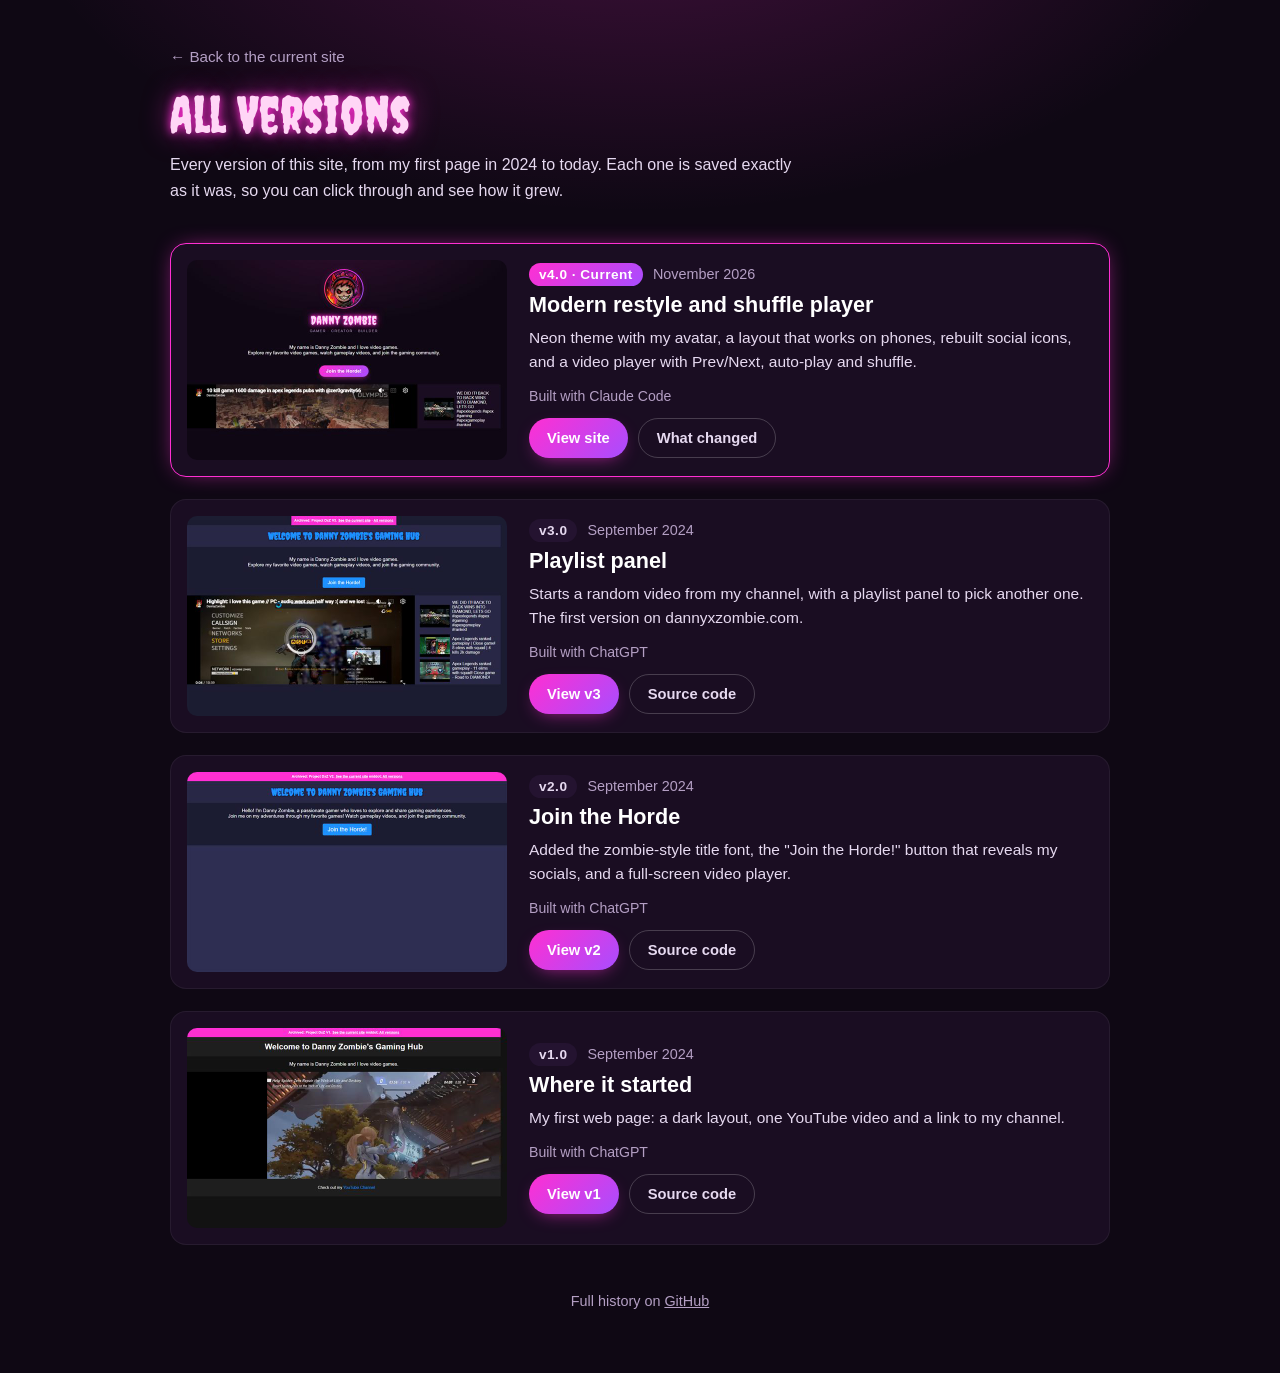
==== archive/index.html @ 3c71282c "Add an All Versions archive page with v1, v2 and v3 - archive/index.html: a card for each version wi" ====
<!DOCTYPE html>
<html lang="en">
<head>
    <meta charset="UTF-8">
    <meta name="viewport" content="width=device-width, initial-scale=1.0">
    <title>All Versions · Danny Zombie</title>
    <meta name="description" content="Every version of dannyxzombie.com, from the first 2024 page to today. Click any version to see it exactly as it was.">
    <link rel="canonical" href="https://dannyxzombie.com/archive/">
    <link rel="icon" href="/favicon.svg" type="image/svg+xml">
    <link rel="icon" href="/favicon-32.png" sizes="32x32" type="image/png">
    <link rel="apple-touch-icon" href="/apple-touch-icon.png">
    <meta name="theme-color" content="#0f0814">
    <link rel="preconnect" href="https://fonts.googleapis.com">
    <link rel="preconnect" href="https://fonts.gstatic.com" crossorigin>
    <link href="https://fonts.googleapis.com/css2?family=Creepster&display=swap" rel="stylesheet">
    <style>
        :root {
            --bg: #0f0814;
            --surface: #1a0d22;
            --surface-2: #241330;
            --accent: #ff2fd2;
            --accent-2: #a84dff;
            --text-soft: #e6d9f0;
            --muted: #b49fc4;
        }
        * { box-sizing: border-box; }
        body {
            margin: 0;
            font-family: Arial, Helvetica, sans-serif;
            color: #fff;
            background:
                radial-gradient(900px 500px at 50% -10%, rgba(255, 47, 210, 0.22), transparent 70%),
                var(--bg);
            min-height: 100vh;
        }
        a { color: inherit; }
        .wrap { max-width: 980px; margin: 0 auto; padding: 48px 20px 64px; }
        .back {
            display: inline-flex; align-items: center; gap: 6px;
            color: var(--muted); text-decoration: none; font-size: 0.95em;
        }
        .back:hover { color: #fff; }
        h1 {
            font-family: 'Creepster', cursive; font-weight: 400;
            font-size: 3.2em; margin: 18px 0 8px; color: #ffd6f6;
            text-shadow: 0 0 10px var(--accent), 0 0 28px rgba(255, 47, 210, 0.6);
        }
        .intro { color: var(--text-soft); line-height: 1.6; margin: 0 0 40px; max-width: 640px; }
        .versions { list-style: none; padding: 0; margin: 0; display: grid; gap: 22px; }
        .card {
            display: grid; grid-template-columns: 320px 1fr; gap: 22px;
            background: var(--surface); border: 1px solid rgba(255, 255, 255, 0.06);
            border-radius: 16px; padding: 16px; align-items: center;
            transition: border-color 0.25s, transform 0.25s, box-shadow 0.25s;
        }
        .card:hover { border-color: rgba(255, 47, 210, 0.5); transform: translateY(-3px); box-shadow: 0 14px 34px -18px var(--accent); }
        .card.current { border-color: var(--accent); box-shadow: 0 0 24px -10px var(--accent); }
        .shot { display: block; border-radius: 10px; overflow: hidden; aspect-ratio: 16 / 10; background: var(--surface-2); }
        .shot img { width: 100%; height: 100%; object-fit: cover; display: block; }
        .meta { display: flex; flex-wrap: wrap; align-items: center; gap: 10px; margin-bottom: 6px; }
        .tag {
            font-weight: 700; font-size: 0.85em; letter-spacing: 0.5px;
            padding: 4px 10px; border-radius: 999px;
            background: linear-gradient(135deg, var(--accent), var(--accent-2));
        }
        .tag.old { background: var(--surface-2); color: var(--text-soft); }
        .date { color: var(--muted); font-size: 0.9em; }
        h2 { margin: 4px 0 8px; font-size: 1.35em; }
        .card p { margin: 0 0 14px; color: var(--text-soft); line-height: 1.55; font-size: 0.97em; }
        .built { color: var(--muted); font-size: 0.88em; margin-bottom: 14px; }
        .actions { display: flex; flex-wrap: wrap; gap: 10px; }
        .btn {
            display: inline-flex; align-items: center; min-height: 40px; padding: 0 18px;
            border-radius: 999px; text-decoration: none; font-weight: 700; font-size: 0.92em;
            transition: transform 0.2s, filter 0.2s;
        }
        .btn:hover { transform: translateY(-2px); filter: brightness(1.1); }
        .btn:focus-visible { outline: 2px solid #fff; outline-offset: 3px; }
        .btn.primary { background: linear-gradient(135deg, var(--accent), var(--accent-2)); box-shadow: 0 6px 18px -8px rgba(255, 47, 210, 0.7); }
        .btn.ghost { border: 1px solid rgba(255, 255, 255, 0.2); color: var(--text-soft); }
        footer { margin-top: 48px; color: var(--muted); font-size: 0.9em; text-align: center; }
        @media (max-width: 720px) {
            h1 { font-size: 2.4em; }
            .card { grid-template-columns: 1fr; }
        }
        @media (prefers-reduced-motion: reduce) {
            .card, .btn { transition: none; }
            .card:hover, .btn:hover { transform: none; }
        }
    </style>
</head>
<body>
    <main class="wrap">
        <a class="back" href="/">&larr; Back to the current site</a>
        <h1>All Versions</h1>
        <p class="intro">Every version of this site, from my first page in 2024 to today. Each one is saved exactly as it was, so you can click through and see how it grew.</p>

        <ol class="versions" reversed>
            <li class="card current">
                <a class="shot" href="/"><img src="img/v4.jpg" alt="Version 4: neon magenta theme with avatar and video player" width="640" height="400" loading="lazy"></a>
                <div>
                    <div class="meta"><span class="tag">v4.0 · Current</span><span class="date">November 2026</span></div>
                    <h2>Modern restyle and shuffle player</h2>
                    <p>Neon theme with my avatar, a layout that works on phones, rebuilt social icons, and a video player with Prev/Next, auto-play and shuffle.</p>
                    <div class="built">Built with Claude Code</div>
                    <div class="actions">
                        <a class="btn primary" href="/">View site</a>
                        <a class="btn ghost" href="https://github.com/dannyzombie/dannyxzombie.com/releases/tag/v4.0" target="_blank" rel="noopener">What changed</a>
                    </div>
                </div>
            </li>
            <li class="card">
                <a class="shot" href="v3/"><img src="img/v3.jpg" alt="Version 3: blue title, video player with a playlist panel" width="640" height="400" loading="lazy"></a>
                <div>
                    <div class="meta"><span class="tag old">v3.0</span><span class="date">September 2024</span></div>
                    <h2>Playlist panel</h2>
                    <p>Starts a random video from my channel, with a playlist panel to pick another one. The first version on dannyxzombie.com.</p>
                    <div class="built">Built with ChatGPT</div>
                    <div class="actions">
                        <a class="btn primary" href="v3/">View v3</a>
                        <a class="btn ghost" href="https://github.com/dannyzombie/dannyxzombie.com/tree/v3.0" target="_blank" rel="noopener">Source code</a>
                    </div>
                </div>
            </li>
            <li class="card">
                <a class="shot" href="v2/"><img src="img/v2.jpg" alt="Version 2: zombie-style title and a Join the Horde button" width="640" height="400" loading="lazy"></a>
                <div>
                    <div class="meta"><span class="tag old">v2.0</span><span class="date">September 2024</span></div>
                    <h2>Join the Horde</h2>
                    <p>Added the zombie-style title font, the "Join the Horde!" button that reveals my socials, and a full-screen video player.</p>
                    <div class="built">Built with ChatGPT</div>
                    <div class="actions">
                        <a class="btn primary" href="v2/">View v2</a>
                        <a class="btn ghost" href="https://github.com/dannyzombie/dannyxzombie.com/tree/v2.0" target="_blank" rel="noopener">Source code</a>
                    </div>
                </div>
            </li>
            <li class="card">
                <a class="shot" href="v1/"><img src="img/v1.jpg" alt="Version 1: simple dark page with one YouTube video" width="640" height="400" loading="lazy"></a>
                <div>
                    <div class="meta"><span class="tag old">v1.0</span><span class="date">September 2024</span></div>
                    <h2>Where it started</h2>
                    <p>My first web page: a dark layout, one YouTube video and a link to my channel.</p>
                    <div class="built">Built with ChatGPT</div>
                    <div class="actions">
                        <a class="btn primary" href="v1/">View v1</a>
                        <a class="btn ghost" href="https://github.com/dannyzombie/dannyxzombie.com/tree/v1.0" target="_blank" rel="noopener">Source code</a>
                    </div>
                </div>
            </li>
        </ol>

        <footer>Full history on <a href="https://github.com/dannyzombie/dannyxzombie.com" target="_blank" rel="noopener">GitHub</a></footer>
    </main>
</body>
</html>
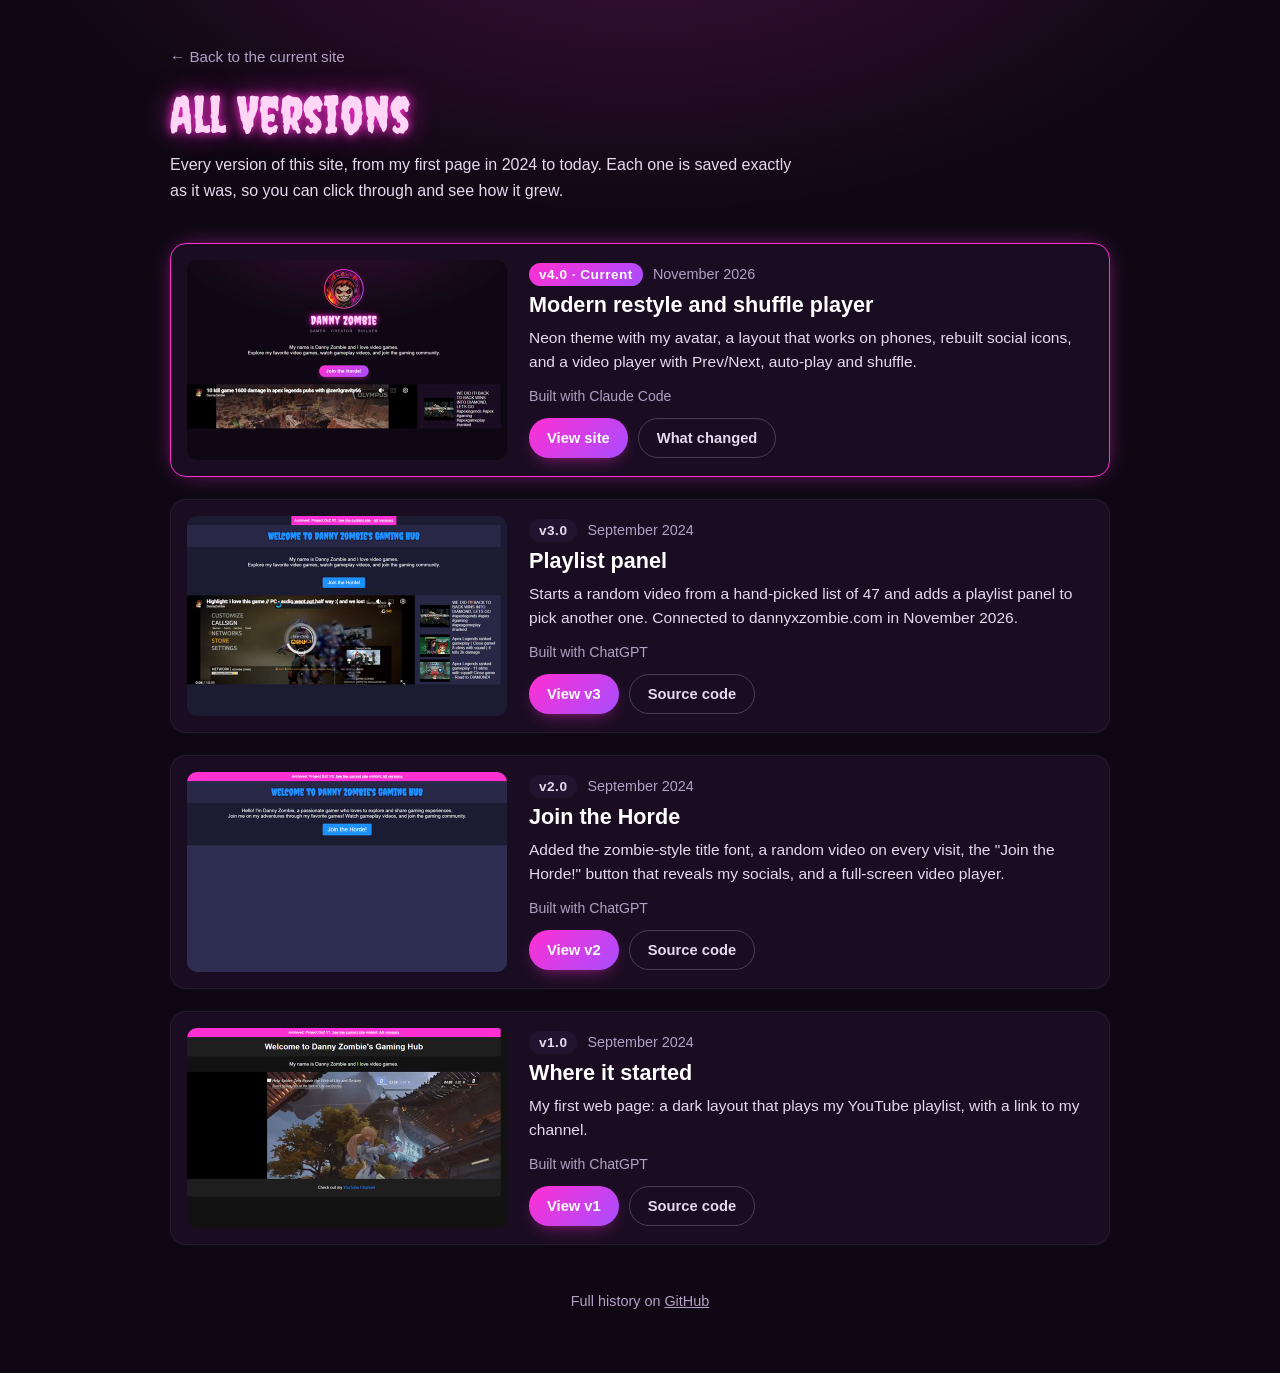
==== commit 8e3bac15: "Fix unmute volume and correct version descriptions (v4.2) - Volume: set 50% in onReady while the pla" ====
--- a/archive/index.html
+++ b/archive/index.html
@@ -114,7 +114,7 @@
                 <div>
                     <div class="meta"><span class="tag old">v3.0</span><span class="date">September 2024</span></div>
                     <h2>Playlist panel</h2>
-                    <p>Starts a random video from my channel, with a playlist panel to pick another one. The first version on dannyxzombie.com.</p>
+                    <p>Starts a random video from a hand-picked list of 47 and adds a playlist panel to pick another one. Connected to dannyxzombie.com in November 2026.</p>
                     <div class="built">Built with ChatGPT</div>
                     <div class="actions">
                         <a class="btn primary" href="v3/">View v3</a>
@@ -127,7 +127,7 @@
                 <div>
                     <div class="meta"><span class="tag old">v2.0</span><span class="date">September 2024</span></div>
                     <h2>Join the Horde</h2>
-                    <p>Added the zombie-style title font, the "Join the Horde!" button that reveals my socials, and a full-screen video player.</p>
+                    <p>Added the zombie-style title font, a random video on every visit, the "Join the Horde!" button that reveals my socials, and a full-screen video player.</p>
                     <div class="built">Built with ChatGPT</div>
                     <div class="actions">
                         <a class="btn primary" href="v2/">View v2</a>
@@ -136,11 +136,11 @@
                 </div>
             </li>
             <li class="card">
-                <a class="shot" href="v1/"><img src="img/v1.jpg" alt="Version 1: simple dark page with one YouTube video" width="640" height="400" loading="lazy"></a>
+                <a class="shot" href="v1/"><img src="img/v1.jpg" alt="Version 1: simple dark page with a YouTube video player" width="640" height="400" loading="lazy"></a>
                 <div>
                     <div class="meta"><span class="tag old">v1.0</span><span class="date">September 2024</span></div>
                     <h2>Where it started</h2>
-                    <p>My first web page: a dark layout, one YouTube video and a link to my channel.</p>
+                    <p>My first web page: a dark layout that plays my YouTube playlist, with a link to my channel.</p>
                     <div class="built">Built with ChatGPT</div>
                     <div class="actions">
                         <a class="btn primary" href="v1/">View v1</a>
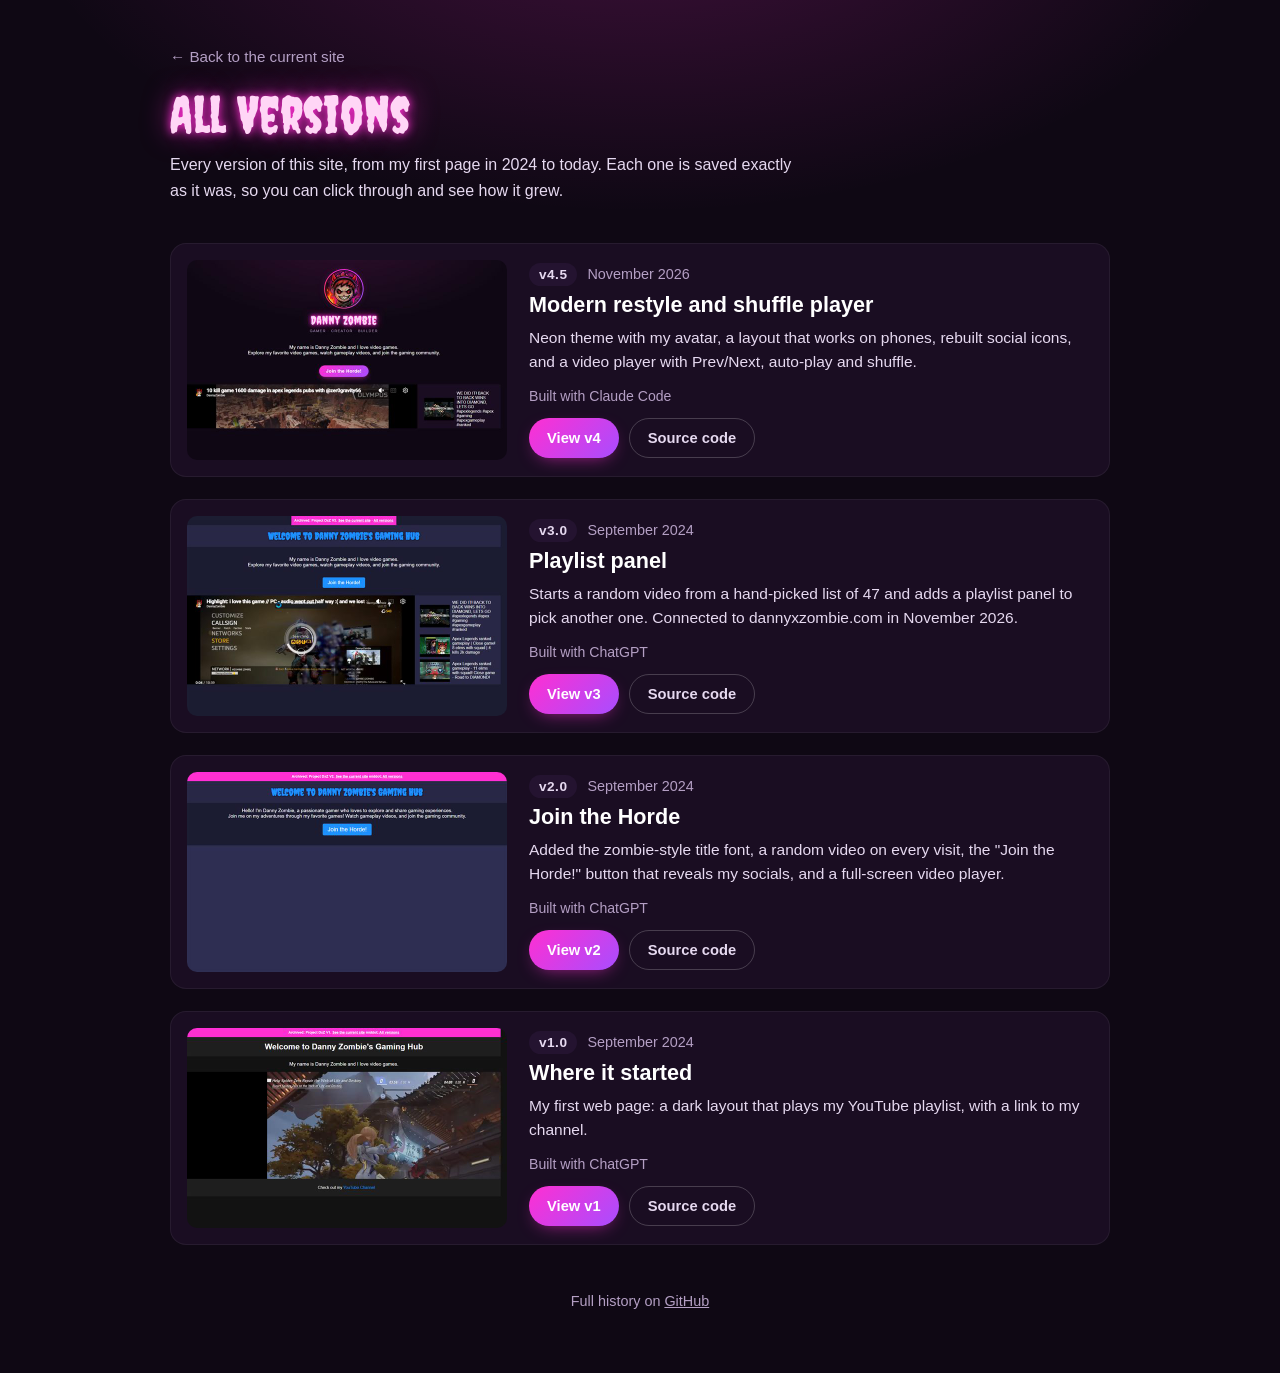
==== commit 3057a506: "Archive v4.5 under archive/v4 with its own player storage key Co-Authored-By: Claude Opus 5.5 <norep" ====
--- a/archive/index.html
+++ b/archive/index.html
@@ -96,16 +96,16 @@
         <p class="intro">Every version of this site, from my first page in 2024 to today. Each one is saved exactly as it was, so you can click through and see how it grew.</p>
 
         <ol class="versions" reversed>
-            <li class="card current">
-                <a class="shot" href="/"><img src="img/v4.jpg" alt="Version 4: neon magenta theme with avatar and video player" width="640" height="400" loading="lazy"></a>
+            <li class="card">
+                <a class="shot" href="v4/"><img src="img/v4.jpg" alt="Version 4.5: neon magenta theme with avatar and video player" width="640" height="400" loading="lazy"></a>
                 <div>
-                    <div class="meta"><span class="tag">v4.0 · Current</span><span class="date">November 2026</span></div>
+                    <div class="meta"><span class="tag old">v4.5</span><span class="date">November 2026</span></div>
                     <h2>Modern restyle and shuffle player</h2>
                     <p>Neon theme with my avatar, a layout that works on phones, rebuilt social icons, and a video player with Prev/Next, auto-play and shuffle.</p>
                     <div class="built">Built with Claude Code</div>
                     <div class="actions">
-                        <a class="btn primary" href="/">View site</a>
-                        <a class="btn ghost" href="https://github.com/dannyzombie/dannyxzombie.com/releases/tag/v4.0" target="_blank" rel="noopener">What changed</a>
+                        <a class="btn primary" href="v4/">View v4</a>
+                        <a class="btn ghost" href="https://github.com/dannyzombie/dannyxzombie.com/tree/v4.5" target="_blank" rel="noopener">Source code</a>
                     </div>
                 </div>
             </li>
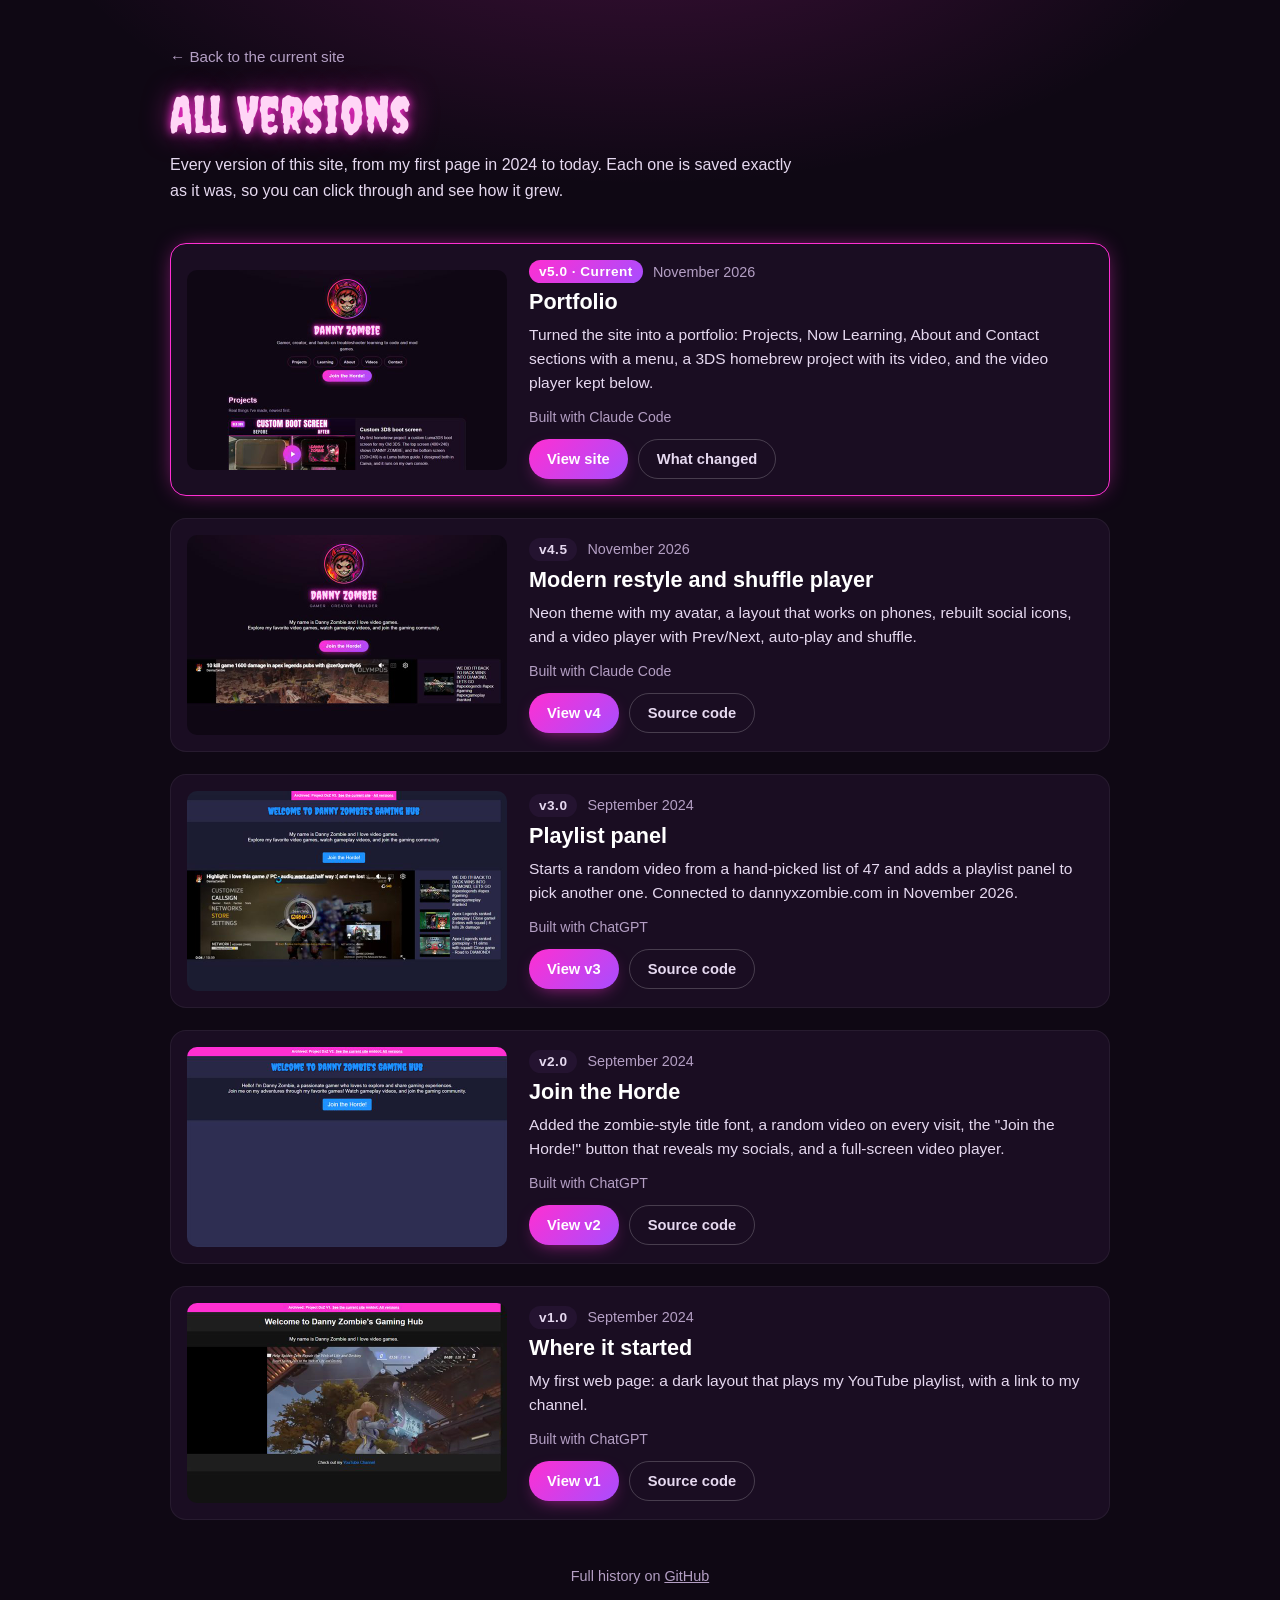
==== commit ca613c41: "Release v5.0: portfolio sections Co-Authored-By: Claude Opus 5.5 <noreply@anthropic.com>" ====
--- a/archive/index.html
+++ b/archive/index.html
@@ -96,6 +96,19 @@
         <p class="intro">Every version of this site, from my first page in 2024 to today. Each one is saved exactly as it was, so you can click through and see how it grew.</p>
 
         <ol class="versions" reversed>
+            <li class="card current">
+                <a class="shot" href="/"><img src="img/v5.jpg" alt="Version 5: portfolio with a section menu and a 3DS boot screen project card" width="640" height="400" loading="lazy"></a>
+                <div>
+                    <div class="meta"><span class="tag">v5.0 · Current</span><span class="date">November 2026</span></div>
+                    <h2>Portfolio</h2>
+                    <p>Turned the site into a portfolio: Projects, Now Learning, About and Contact sections with a menu, a 3DS homebrew project with its video, and the video player kept below.</p>
+                    <div class="built">Built with Claude Code</div>
+                    <div class="actions">
+                        <a class="btn primary" href="/">View site</a>
+                        <a class="btn ghost" href="https://github.com/dannyzombie/dannyxzombie.com/releases/tag/v5.0" target="_blank" rel="noopener">What changed</a>
+                    </div>
+                </div>
+            </li>
             <li class="card">
                 <a class="shot" href="v4/"><img src="img/v4.jpg" alt="Version 4.5: neon magenta theme with avatar and video player" width="640" height="400" loading="lazy"></a>
                 <div>
